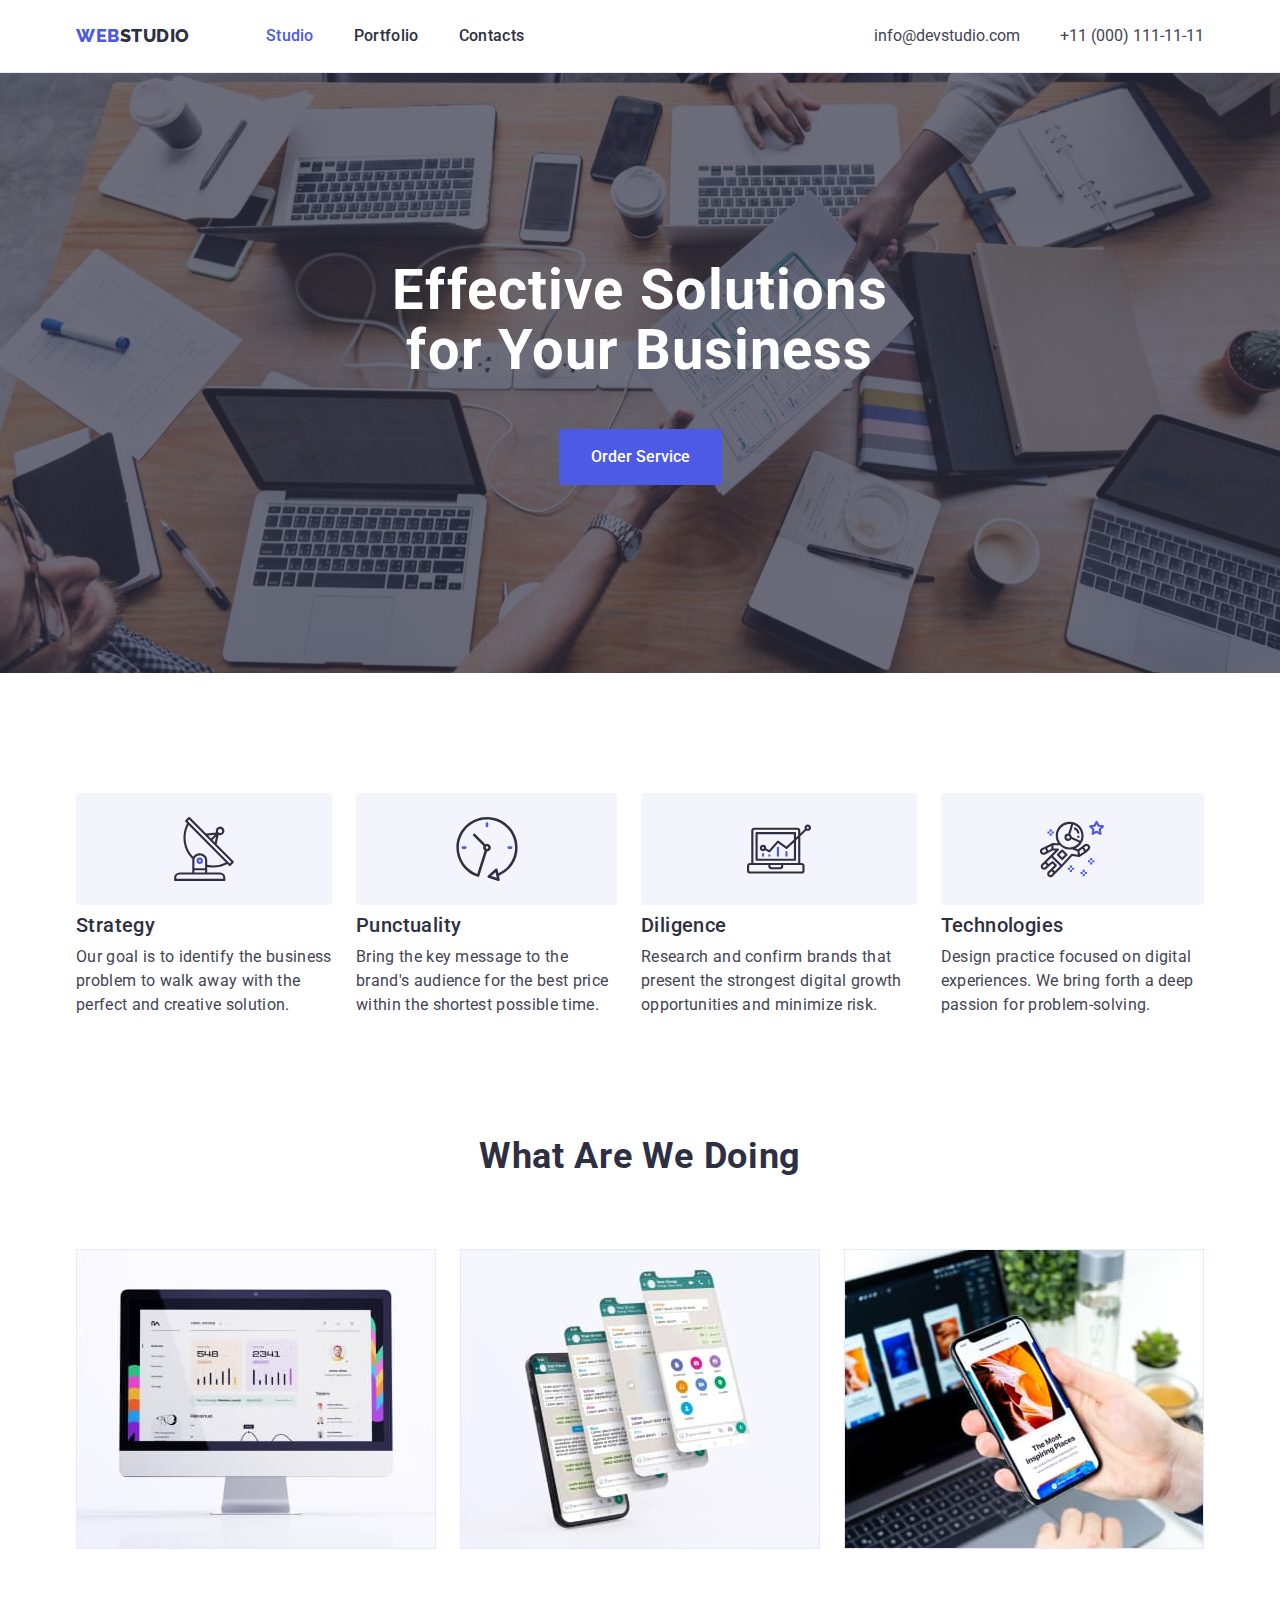
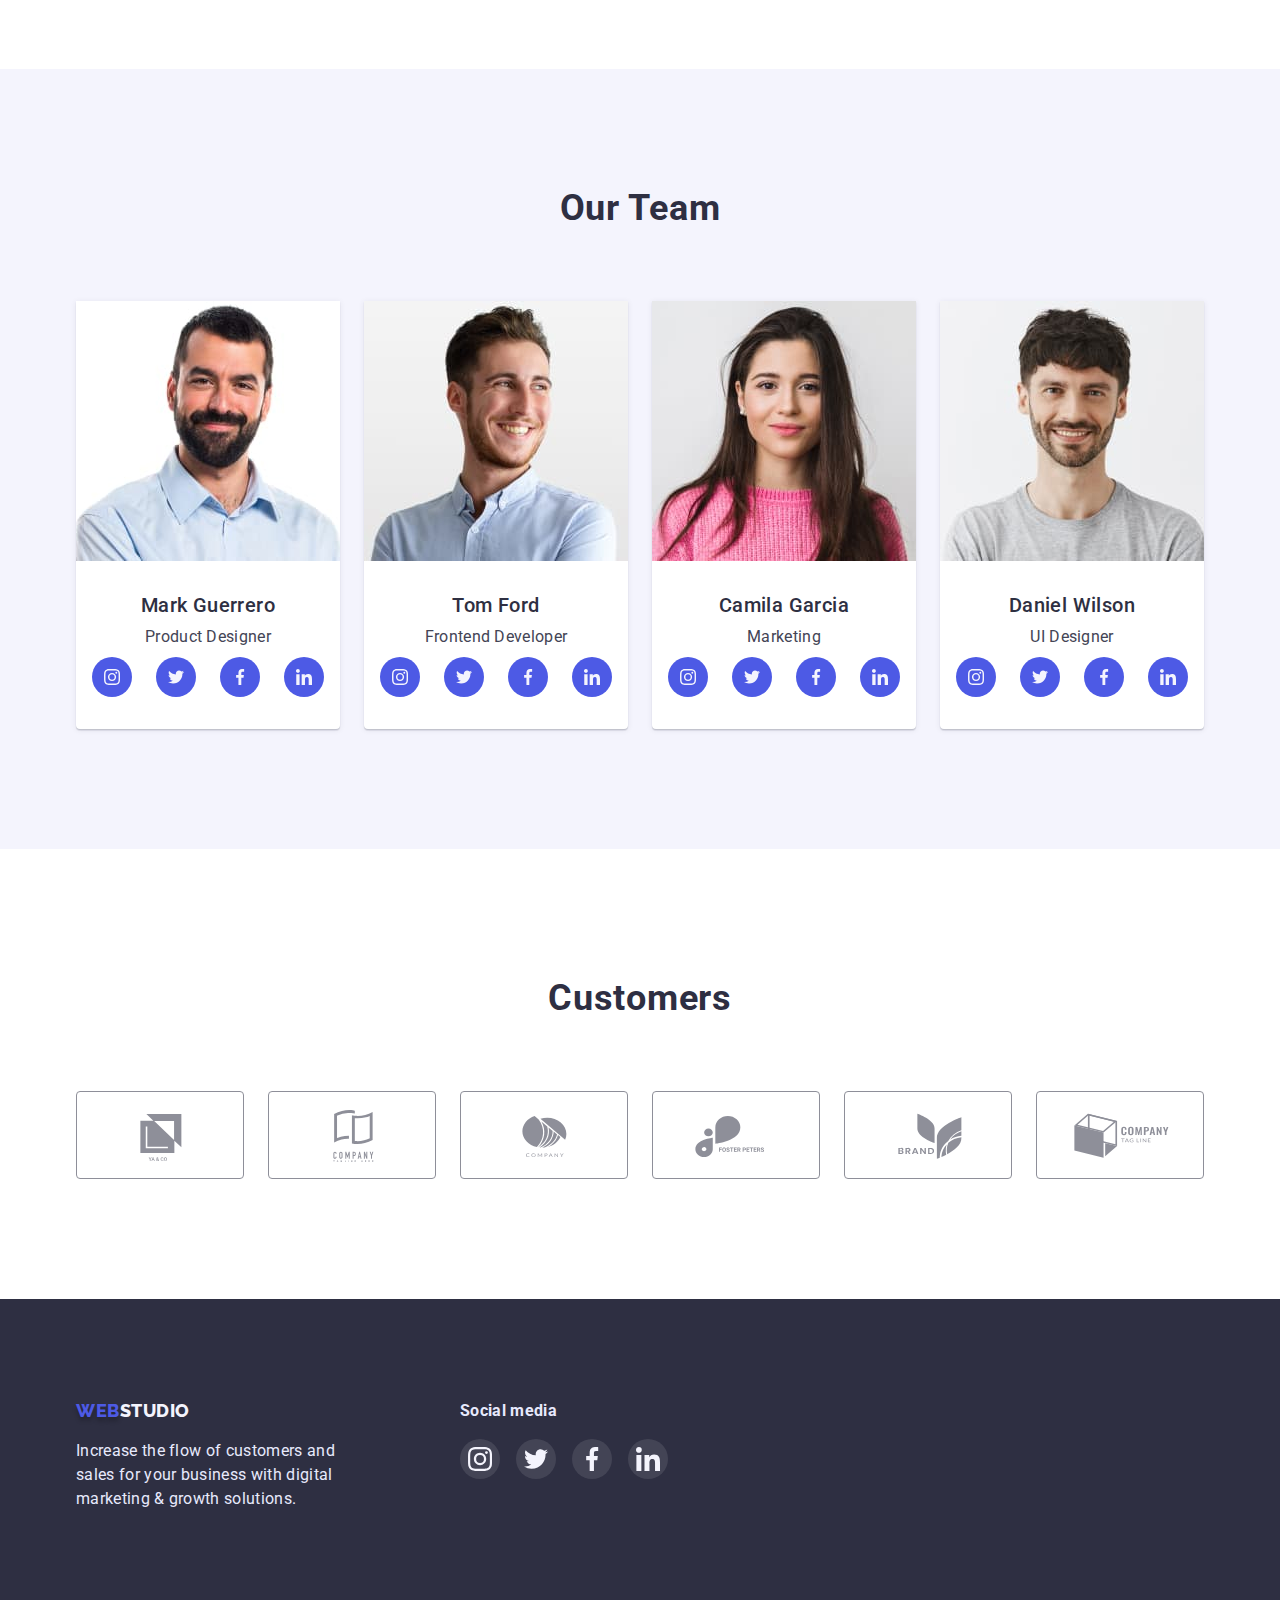
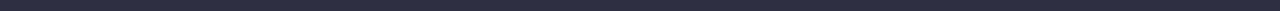
==== index.html @ d2934689 "Initial commit" ====
<!DOCTYPE html>
<html lang="en">
  <head>
    <meta charset="UTF-8" />
    <meta http-equiv="X-UA-Compatible" content="IE=edge" />
    <meta name="viewport" content="width=device-width, initial-scale=1.0" />
    <title>WebStudio</title>
    <link rel="preconnect" href="https://fonts.googleapis.com" />
    <link rel="preconnect" href="https://fonts.gstatic.com" crossorigin />
    <link
      href="https://fonts.googleapis.com/css2?family=Raleway:wght@800&family=Roboto:wght@400;500;700;900&display=swap"
      rel="stylesheet"
    />
    <link
      rel="stylesheet"
      href="https://cdn.jsdelivr.net/npm/modern-normalize@1.1.0/modern-normalize.min.css"
    />
    <link rel="stylesheet" href="./css/styles.css" />
  </head>

  <body>
    <!-- ================= HEADER ================= -->

    <header class="header">
      <div class="container page-header-container">
        <nav class="navigation">
          <a class="logo link" href="./index.html">
            <span class="logo-first">Web</span>Studio
          </a>
          <ul class="menu list">
            <li>
              <a class="menu-iteam link current" href="./index.html">Studio </a>
            </li>
            <li>
              <a class="menu-iteam link" href="./portfolio.html">Portfolio </a>
            </li>
            <li>
              <a class="menu-iteam link" href="">Contacts </a>
            </li>
          </ul>
        </nav>
        <address>
          <ul class="contacts list">
            <li>
              <a class="contact-iteam link" href="mailto:info@devstudio.com"
                >info@devstudio.com
              </a>
            </li>
            <li>
              <a class="contact-iteam link" href="tel:+110001111111"
                >+11 (000) 111-11-11
              </a>
            </li>
          </ul>
        </address>
      </div>
    </header>

    <main>
      <!-- ================== HERO ================== -->

      <section class="hero">
        <div class="container">
          <h1 class="hero-title">Effective Solutions for Your Business</h1>
          <button class="hero-button" type="button">Order Service</button>
        </div>
      </section>

      <!-- ================== FEATURES ================== -->

      <section class="section">
        <div class="container">
          <h2 class="visually-hidden">our features</h2>
          <ul class="features-list list">
            <li class="list-icon antenna-icon">
              <h3 class="subtitle">Strategy</h3>
              <p class="text">
                Our goal is to identify the business problem to walk away with
                the perfect and creative solution.
              </p>
            </li>
            <li class="list-icon clock-icon">
              <h3 class="subtitle">Punctuality</h3>
              <p class="text">
                Bring the key message to the brand's audience for the best price
                within the shortest possible time.
              </p>
            </li>
            <li class="list-icon diagram-icon">
              <h3 class="subtitle">Diligence</h3>
              <p class="text">
                Research and confirm brands that present the strongest digital
                growth opportunities and minimize risk.
              </p>
            </li>
            <li class="list-icon astronaut-icon">
              <h3 class="subtitle">Technologies</h3>
              <p class="text">
                Design practice focused on digital experiences. We bring forth a
                deep passion for problem-solving.
              </p>
            </li>
          </ul>
        </div>
      </section>

      <!-- ==================== WORKS =================== -->

      <section class="works-section section">
        <div class="container">
          <h2 class="title">What are we doing</h2>
          <ul class="works-list list">
            <li>
              <img
                class="work-image"
                src="./images/monitor.jpg"
                alt="computer monitor"
                width="360"
                height="300"
              />
            </li>
            <li>
              <img
                class="work-image"
                src="./images/phone.jpg"
                alt="mobile phone"
                width="360"
                height="300"
              />
            </li>
            <li>
              <img
                class="work-image"
                src="./images/lapetop.jpg"
                alt="lapetop and mobile phone"
                width="360"
                height="300"
              />
            </li>
          </ul>
        </div>
      </section>

      <!-- ==================== TEAM =================== -->

      <section class="team section">
        <div class="container">
          <h2 class="title">Our Team</h2>
          <ul class="team-items list">
            <li class="team-item">
              <img
                class="team-image"
                src="./images/mark-guerrero.jpg"
                alt="photo Mark Guerrero"
                width="264"
              />
              <div class="team-card-content">
                <h3 class="subtitle">Mark Guerrero</h3>
                <p class="team-text text">Product Designer</p>
                <ul class="social-list list">
                  <li class="social-list-item">
                    <a class="social-link link" href="">
                      <svg class="social-icon">
                        <use href="./images/icon.svg#icon-instagram"></use>
                      </svg>
                    </a>
                  </li>
                  <li class="social-list-item">
                    <a class="social-link link" href="">
                      <svg class="social-icon">
                        <use href="./images/icon.svg#icon-twitter"></use>
                      </svg>
                    </a>
                  </li>
                  <li class="social-list-item">
                    <a class="social-link link" href="">
                      <svg class="social-icon">
                        <use href="./images/icon.svg#icon-facebook"></use>
                      </svg>
                    </a>
                  </li>
                  <li class="social-list-item">
                    <a class="social-link link" href="">
                      <svg class="social-icon">
                        <use href="./images/icon.svg#icon-linkedin"></use>
                      </svg>
                    </a>
                  </li>
                </ul>
              </div>
            </li>
            <li class="team-item">
              <img
                class="team-image"
                src="./images/tom-ford.jpg"
                alt="photo Tom Ford"
                width="264"
              />
              <div class="team-card-content">
                <h3 class="subtitle">Tom Ford</h3>
                <p class="team-text text">Frontend Developer</p>
                <ul class="social-list list">
                  <li class="social-list-item">
                    <a class="social-link link" href="">
                      <svg class="social-icon">
                        <use href="./images/icon.svg#icon-instagram"></use>
                      </svg>
                    </a>
                  </li>
                  <li class="social-list-item">
                    <a class="social-link link" href="">
                      <svg class="social-icon">
                        <use href="./images/icon.svg#icon-twitter"></use>
                      </svg>
                    </a>
                  </li>
                  <li class="social-list-item">
                    <a class="social-link link" href="">
                      <svg class="social-icon">
                        <use href="./images/icon.svg#icon-facebook"></use>
                      </svg>
                    </a>
                  </li>
                  <li class="social-list-item">
                    <a class="social-link link" href="">
                      <svg class="social-icon">
                        <use href="./images/icon.svg#icon-linkedin"></use>
                      </svg>
                    </a>
                  </li>
                </ul>
              </div>
            </li>
            <li class="team-item">
              <img
                class="team-image"
                src="./images/camila-garcia.jpg"
                alt="photo Camila Garcia"
                width="264"
              />
              <div class="team-card-content">
                <h3 class="subtitle">Camila Garcia</h3>
                <p class="team-text text">Marketing</p>
                <ul class="social-list list">
                  <li class="social-list-item">
                    <a class="social-link link" href="">
                      <svg class="social-icon">
                        <use href="./images/icon.svg#icon-instagram"></use>
                      </svg>
                    </a>
                  </li>
                  <li class="social-list-item">
                    <a class="social-link link" href="">
                      <svg class="social-icon">
                        <use href="./images/icon.svg#icon-twitter"></use>
                      </svg>
                    </a>
                  </li>
                  <li class="social-list-item">
                    <a class="social-link link" href="">
                      <svg class="social-icon">
                        <use href="./images/icon.svg#icon-facebook"></use>
                      </svg>
                    </a>
                  </li>
                  <li class="social-list-item">
                    <a class="social-link link" href="">
                      <svg class="social-icon">
                        <use href="./images/icon.svg#icon-linkedin"></use>
                      </svg>
                    </a>
                  </li>
                </ul>
              </div>
            </li>
            <li class="team-item">
              <img
                class="team-image"
                src="./images/daniel-wilson.jpg"
                alt="photo Daniel Wilson"
                width="264"
              />
              <div class="team-card-content">
                <h3 class="subtitle">Daniel Wilson</h3>
                <p class="team-text text">UI Designer</p>
                <ul class="social-list list">
                  <li class="social-list-item">
                    <a class="social-link link" href="">
                      <svg class="social-icon">
                        <use href="./images/icon.svg#icon-instagram"></use>
                      </svg>
                    </a>
                  </li>
                  <li class="social-list-item">
                    <a class="social-link link" href="">
                      <svg class="social-icon">
                        <use href="./images/icon.svg#icon-twitter"></use>
                      </svg>
                    </a>
                  </li>
                  <li class="social-list-item">
                    <a class="social-link link" href="">
                      <svg class="social-icon">
                        <use href="./images/icon.svg#icon-facebook"></use>
                      </svg>
                    </a>
                  </li>
                  <li class="social-list-item">
                    <a class="social-link link" href="">
                      <svg class="social-icon">
                        <use href="./images/icon.svg#icon-linkedin"></use>
                      </svg>
                    </a>
                  </li>
                </ul>
              </div>
            </li>
          </ul>
        </div>
      </section>

      <!-- ==================== CUSTOMERS =================== -->
      <section class="customers-section section">
        <div class="container">
          <h2 class="title">Customers</h2>
          <ul class="customers-list list">
            <li class="customers-list-icon">
              <a class="customers-icon-link link" href="">
                <svg class="customers-icon">
                  <use href="./images/icon.svg#icon-logo-ya-and-co"></use>
                </svg>
              </a>
            </li>
            <li class="customers-list-icon">
              <a class="customers-icon-link link" href="">
                <svg class="customers-icon">
                  <use
                    href="./images/icon.svg#icon-logo-tageline-here-company"
                  ></use>
                </svg>
              </a>
            </li>
            <li class="customers-list-icon">
              <a class="customers-icon-link link" href="">
                <svg class="customers-icon">
                  <use href="./images/icon.svg#icon-logo-company"></use>
                </svg>
              </a>
            </li>
            <li class="customers-list-icon">
              <a class="customers-icon-link link" href="">
                <svg class="customers-icon">
                  <use href="./images/icon.svg#icon-logo-foster-peters"></use>
                </svg>
              </a>
            </li>
            <li class="customers-list-icon">
              <a class="customers-icon-link link" href="">
                <svg class="customers-icon">
                  <use href="./images/icon.svg#icon-logo-brand"></use>
                </svg>
              </a>
            </li>
            <li class="customers-list-icon">
              <a class="customers-icon-link link" href="">
                <svg class="customers-icon">
                  <use
                    href="./images/icon.svg#icon-logo-tag-line-company"
                  ></use>
                </svg>
              </a>
            </li>
          </ul>
        </div>
      </section>
    </main>

    <!-- ==================== FOOTER =================== -->

    <footer class="footer">
      <div class="footer-container container">
        <div class="footer-logo-text">
          <div class="logo-footer">
            <a class="logo link" href="./index.html"
              ><span class="logo-first-dark-bgd">Web</span
              ><span class="logo-second">Studio</span>
            </a>
          </div>
          <p class="footer-text text">
            Increase the flow of customers and sales for your business with
            digital marketing & growth solutions.
          </p>
        </div>
        <div class="">
          <h2 class="footer-text-social text">Social media</h2>
          <ul class="footer-social-lists list">
            <li>
              <a class="footer-social-link link" href="">
                <svg class="footer-social-icon">
                  <use href="./images/icon.svg#icon-instagram"></use>
                </svg>
              </a>
            </li>
            <li>
              <a class="footer-social-link link" href="">
                <svg class="footer-social-icon">
                  <use href="./images/icon.svg#icon-twitter"></use>
                </svg>
              </a>
            </li>
            <li>
              <a class="footer-social-link link" href="">
                <svg class="footer-social-icon">
                  <use href="./images/icon.svg#icon-facebook"></use>
                </svg>
              </a>
            </li>
            <li>
              <a class="footer-social-link link" href="">
                <svg class="footer-social-icon">
                  <use href="./images/icon.svg#icon-linkedin"></use>
                </svg>
              </a>
            </li>
          </ul>
        </div>
      </div>
    </footer>
  </body>
</html>
---- css/styles.css ----
:root {
  --color-headings-dark: #2e2f42;
  --color-headings-light: #ffffff;
  --color-primery: #4d5ae5;
  --color-primery-light: #f4f4fd;
  --color-text-dark: #434455;
  --color-text-light: #e7e9fc;
  --color-dgd-button-active: #404bbf;
  --color-subtitle-text: #8e8f99;
  --color-footer-social-icon-active: #31d0aa;
}

h1,
h2,
h3,
h4,
p {
  margin-top: 0;
  margin-bottom: 0;
}

ul,
ol {
  margin-top: 0;
  margin-bottom: 0;
  padding-left: 0;
}

img {
  display: block;
}

button {
  cursor: pointer;
}

body {
  font-family: 'Roboto', sans-serif;
  color: var(--color-headings-dark);
}

.container {
  width: 1158px;
  margin-left: auto;
  margin-right: auto;
  padding-left: 15px;
  padding-right: 15px;
}

/* =============== COMPONENTS ===============*/

.link {
  text-decoration: none;
}

.list {
  list-style: none;
}

.title {
  font-size: 36px;
  line-height: 1.11;
  letter-spacing: 0.02em;
  text-transform: capitalize;
  color: var(--color-headings-dark);
  text-align: center;

  margin-bottom: 72px;
}

.subtitle {
  font-weight: 500;
  font-size: 20px;
  line-height: 1.2;
  letter-spacing: 0.02em;
  color: var(--color-headings-dark);

  margin-bottom: 8px;
}

.text {
  font-size: 16px;
  line-height: 1.5;
  letter-spacing: 0.02em;
  color: var(--color-text-dark);
}

.section {
  padding-top: 120px;
  padding-bottom: 120px;
}

.section-portfolio {
  padding-top: 96px;
  padding-bottom: 120px;
}

/* =============== /COMPONENTS ===============*/

/* =============== HEADER =============== */

.logo {
  font-family: 'Raleway', sans-serif;
  font-weight: 800;
  font-size: 18px;
  line-height: 1.33;
  letter-spacing: 0.03em;
  color: var(--color-headings-dark);
  text-transform: uppercase;

  margin-right: 76px;
  padding-top: 24px;
  padding-bottom: 24px;
}

.logo-first {
  color: var(--color-primery);
}

.menu-iteam {
  font-family: 'Roboto';
  font-weight: 500;
  font-size: 16px;
  line-height: 1.5;
  letter-spacing: 0.02em;
  color: var(--color-headings-dark);
  padding-top: 24px;
  padding-bottom: 24px;
}

.menu-iteam:hover,
.menu-iteam:focus {
  color: var(--color-primery);
}

.contact-iteam {
  font-style: normal;
  font-size: 16px;
  line-height: 1.5;
  color: var(--color-text-dark);
  padding-top: 24px;
  padding-bottom: 24px;
}

.contact-iteam:hover,
.contact-iteam:focus {
  color: var(--color-primery);
}

.navigation .menu-iteam.current {
  color: var(--color-primery);
}

.page-header-container {
  display: flex;
  align-items: center;
}

.header {
  border-bottom: 1px solid var(--color-text-light);
}

.navigation {
  display: flex;
  align-items: center;
  flex-grow: 1;
}

.menu {
  display: flex;
  gap: 40px;
}

.contacts {
  display: flex;
  align-items: center;
  gap: 40px;
}

/* =============== /HEADER =============== */

/* =============== HERO =============== */

.hero {
  background-color: var(--color-headings-dark);
  padding-top: 188px;
  padding-bottom: 188px;
  text-align: center;
  max-width: 1440px;
  margin: auto;

  background-image: linear-gradient(
      rgba(46, 47, 66, 0.7),
      rgba(46, 47, 66, 0.7)
    ),
    url(../images/hero/people-office.jpg);
  background-repeat: no-repeat;
  background-size: cover;
}

.hero-title {
  font-size: 56px;
  line-height: 1.07;
  letter-spacing: 0.02em;
  color: var(--color-headings-light);

  width: 496px;
  margin: 0 auto 48px;
}

.hero-button {
  font-family: 'Roboto', sans-serif;
  font-weight: 500;
  font-size: 16px;
  line-height: 1.5;
  color: var(--color-headings-light);
  background: var(--color-primery);
  border: var(--color-primery);
  border-radius: 4px;

  padding: 16px 32px;
}

.hero-button:hover,
.hero-button:focus,
.hero-button:active {
  background: var(--color-dgd-button-active);
  border: var(--color-dgd-button-active);
}

/* =============== /HERO =============== */

/* =============== FEATURES =============== */

.visually-hidden {
  position: absolute;
  width: 1px;
  height: 1px;
  margin: -1px;
  border: 0;
  padding: 0;
  white-space: nowrap;
  clip-path: inset(100%);
  clip: rect(0 0 0 0);
  overflow: hidden;
}

.features-list {
  display: flex;
  gap: 24px;
}

.list-icon::before {
  content: '';
  display: block;
  height: 112px;
  background: var(--color-primery-light);
  border-radius: 4px;
  margin-bottom: 8px;
  background-repeat: no-repeat;
  background-position: center;
}

.list-icon:hover::before,
.list-icon:focus::before {
  box-shadow: 0px 4px 4px rgba(0, 0, 0, 0.25);
}

.antenna-icon::before {
  background-image: url(../images/features-icon/antenna.svg);
}

.clock-icon::before {
  background-image: url(../images/features-icon/clock.svg);
}

.diagram-icon::before {
  background-image: url(../images/features-icon/diagram.svg);
}

.astronaut-icon::before {
  background-image: url(../images/features-icon/astronaut.svg);
}

/* =============== /FEATURES =============== */

/* =============== WORKS =============== */

.works-section {
  padding-top: 0;
}

.works-list {
  display: flex;
  gap: 24px;
}

/* =============== /WORKS =============== */

/* =============== TEAM =============== */

.team {
  background-color: var(--color-primery-light);
}

.team-item {
  background-color: var(--color-headings-light);
  box-shadow: 0px 1px 6px rgba(46, 47, 66, 0.08),
    0px 1px 1px rgba(46, 47, 66, 0.16), 0px 2px 1px rgba(46, 47, 66, 0.08);
  border-radius: 0px 0px 4px 4px;
  flex-basis: calc((100% - 3 * 24px) / 4);
}

.team-items {
  display: flex;
  flex-wrap: wrap;
  gap: 24px;
  text-align: center;
}

.team-card-content {
  padding-top: 32px;
  padding-bottom: 32px;
}

.team-text {
  margin-bottom: 8px;
}

.social-list {
  display: flex;
  justify-content: center;
  gap: 24px;
}

.social-link {
  display: flex;
  justify-content: center;
  align-items: center;
  width: 40px;
  height: 40px;
  background-color: var(--color-primery);
  border-radius: 50%;
  background-position: center;
}

.social-link:hover,
.social-link:focus {
  background-color: var(--color-dgd-button-active);
}

.social-icon {
  width: 16px;
  height: 16px;
  fill: var(--color-primery-light);
}

/* =============== /TEAM =============== */

/* =============== CUSTOMERS =============== */

.customers-section {
  padding-top: 130px;
}

.customers-list {
  display: flex;
  text-align: center;
  justify-content: space-between;
}

.customers-list-icon {
  display: flex;
  gap: 24px;
  justify-content: space-between;
  flex-basis: calc((100% - 5 * 24px) / 6);
}

.customers-icon-link {
  display: flex;
  width: 168px;
  height: 88px;
  justify-content: center;
  align-items: center;
  border: 1px solid var(--color-subtitle-text);
  border-radius: 4px;
}

.customers-icon-link:hover,
.customers-icon-link:focus {
  border: 1px solid var(--color-dgd-button-active);
}

.customers-icon {
  width: 104px;
  height: 56px;
  fill: var(--color-subtitle-text);
}

.customers-list-icon:hover .customers-icon,
.customers-list-icon:focus .customers-icon {
  fill: var(--color-dgd-button-active);
}

/* =============== /CUSTOMERS =============== */

/* =============== FOOTER =============== */

.footer {
  background-color: var(--color-headings-dark);
  padding-top: 100px;
  padding-bottom: 100px;
}

.logo-first-dark-bgd {
  color: var(--color-primery);
  text-shadow: 0px 4px 4px rgba(0, 0, 0, 0.25);
}

.logo-second {
  color: var(--color-primery-light);
}

.logo-footer {
  display: inline-block;
  margin: 0 0 16px;
  padding: 0;
}

.footer-text {
  color: var(--color-text-light);
  width: 264px;
}

.footer-container {
  display: flex;
  gap: 120px;
}

.footer-text-social {
  color: var(--color-text-light);
  margin-bottom: 16px;
}

.footer-social-lists {
  display: flex;
  gap: 16px;
}

.footer-social-link {
  display: flex;
  width: 40px;
  height: 40px;
  justify-content: center;
  align-items: center;
  background: rgba(255, 255, 255, 0.1);
  border-radius: 50%;
}

.footer-social-link:hover,
.footer-social-link:focus {
  background: var(--color-footer-social-icon-active);
}

.footer-social-icon {
  width: 24px;
  height: 24px;
  fill: var(--color-primery-light);
}

/* =============== /FOOTER =============== */

/* =============== PORTFOLIO =============== */
.filter-button {
  font-family: 'Roboto', sans-serif;
  font-weight: 500;
  font-size: 16px;
  line-height: 1.5;
  letter-spacing: 0.04em;
  background: var(--color-primery-light);
  border: 1px solid var(--color-text-light);
  border-radius: 4px;
  color: var(--color-primery);

  padding: 12px 24px;
}

.filter-button:hover,
.filter-button:focus,
.filter-button:active {
  background: var(--color-dgd-button-active);
  border: 1px solid var(--color-dgd-button-active);
  border-radius: 4px;
  color: var(--color-headings-light);
  box-shadow: 0px 3px 1px rgba(0, 0, 0, 0.1), 0px 2px 1px rgba(0, 0, 0, 0.08),
    0px 2px 2px rgba(0, 0, 0, 0.12);
}

.filter-buttons {
  display: flex;
  justify-content: center;
  gap: 24px;
  margin-bottom: 72px;
}

.portfolio-iteams {
  display: flex;
  flex-wrap: wrap;
  row-gap: 48px;
  column-gap: 24px;
  text-align: center;
}

.portfolio-card-content {
  padding-top: 32px;
  padding-bottom: 32px;
  padding-left: 16px;

  border: 1px solid var(--color-text-light);
  border-top: none;
  box-shadow: 0px 1px 6px rgba(46, 47, 66, 0.08);
}

.portfolio-iteam:hover,
.portfolio-iteam:focus {
  box-shadow: 0px 1px 6px rgba(46, 47, 66, 0.08),
    0px 1px 1px rgba(46, 47, 66, 0.16), 0px 2px 1px rgba(46, 47, 66, 0.08);
}

.portfolio-iteam {
  display: flex;
  text-align: start;
  box-shadow: 0px 1px 6px rgba(46, 47, 66, 0.08);
  flex-basis: calc((100% - 2 * 24px) / 3);
}

/* =============== /PORTFOLIO =============== */
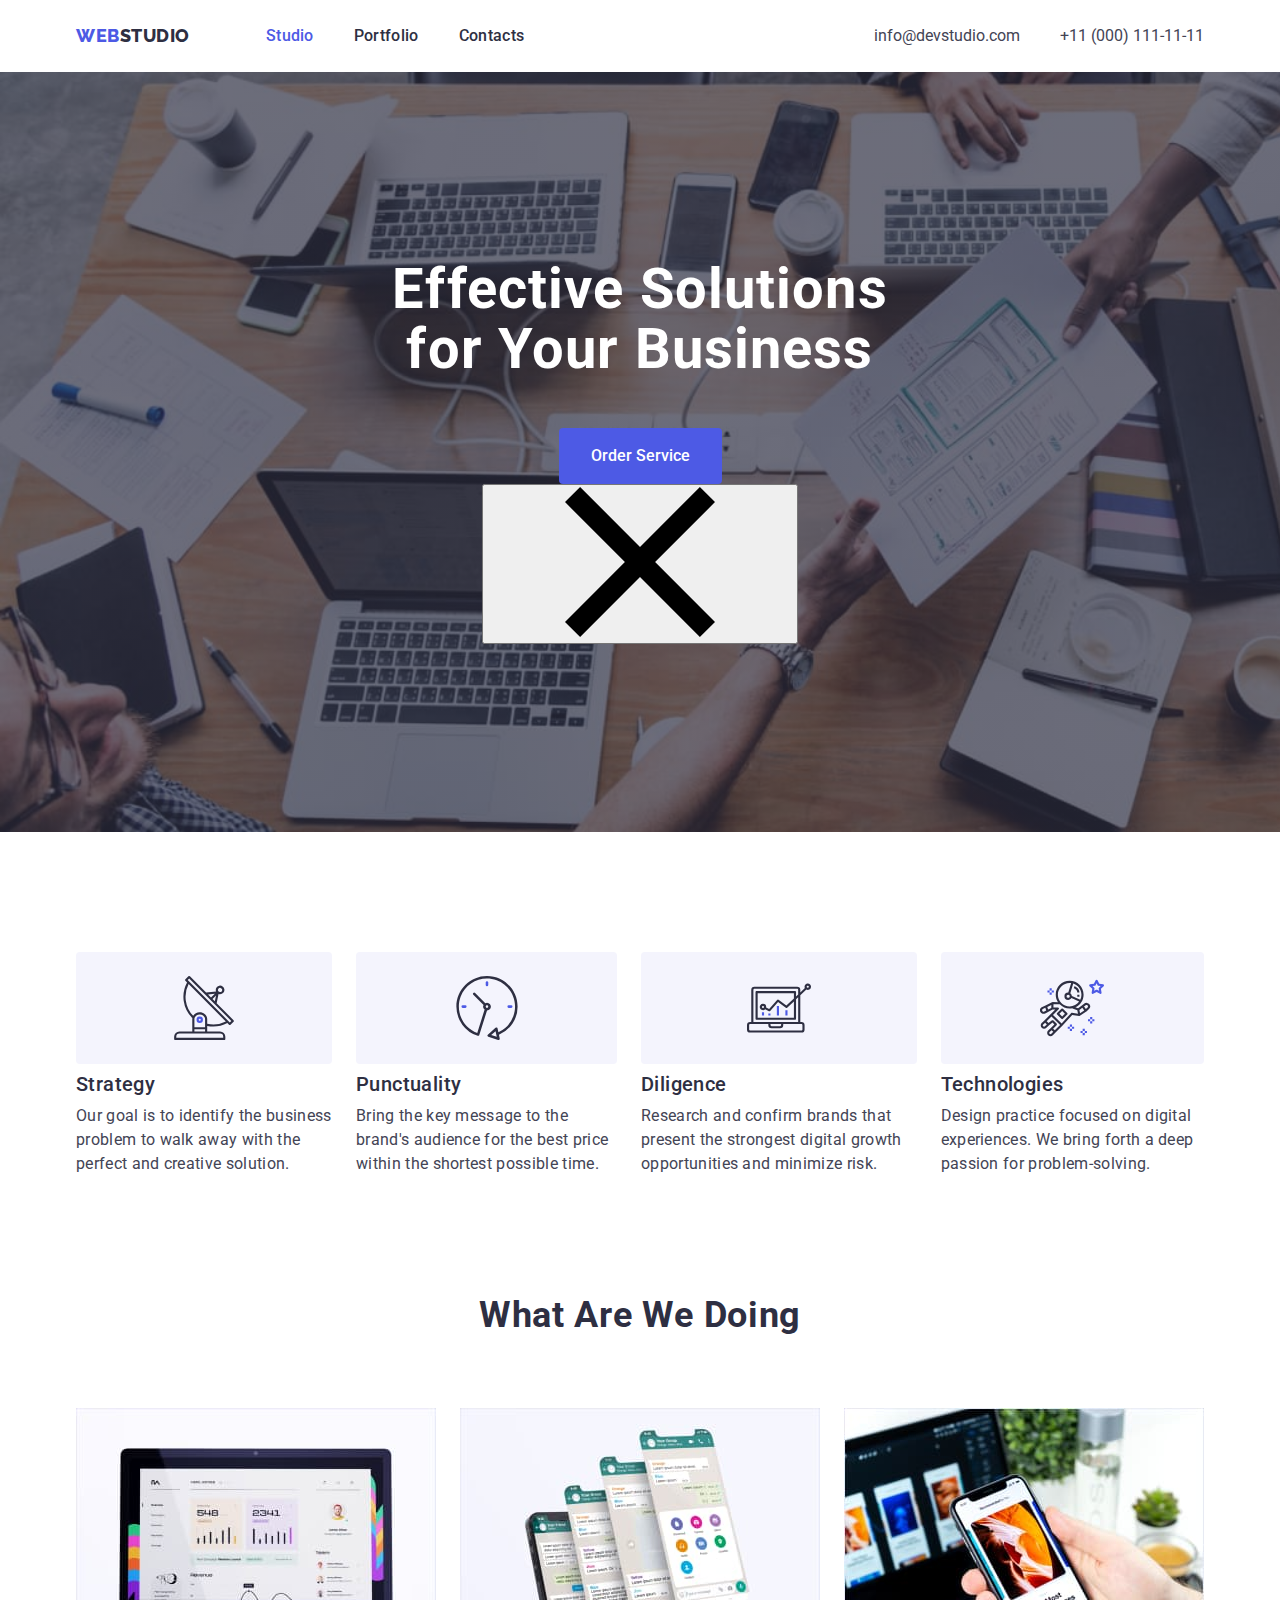
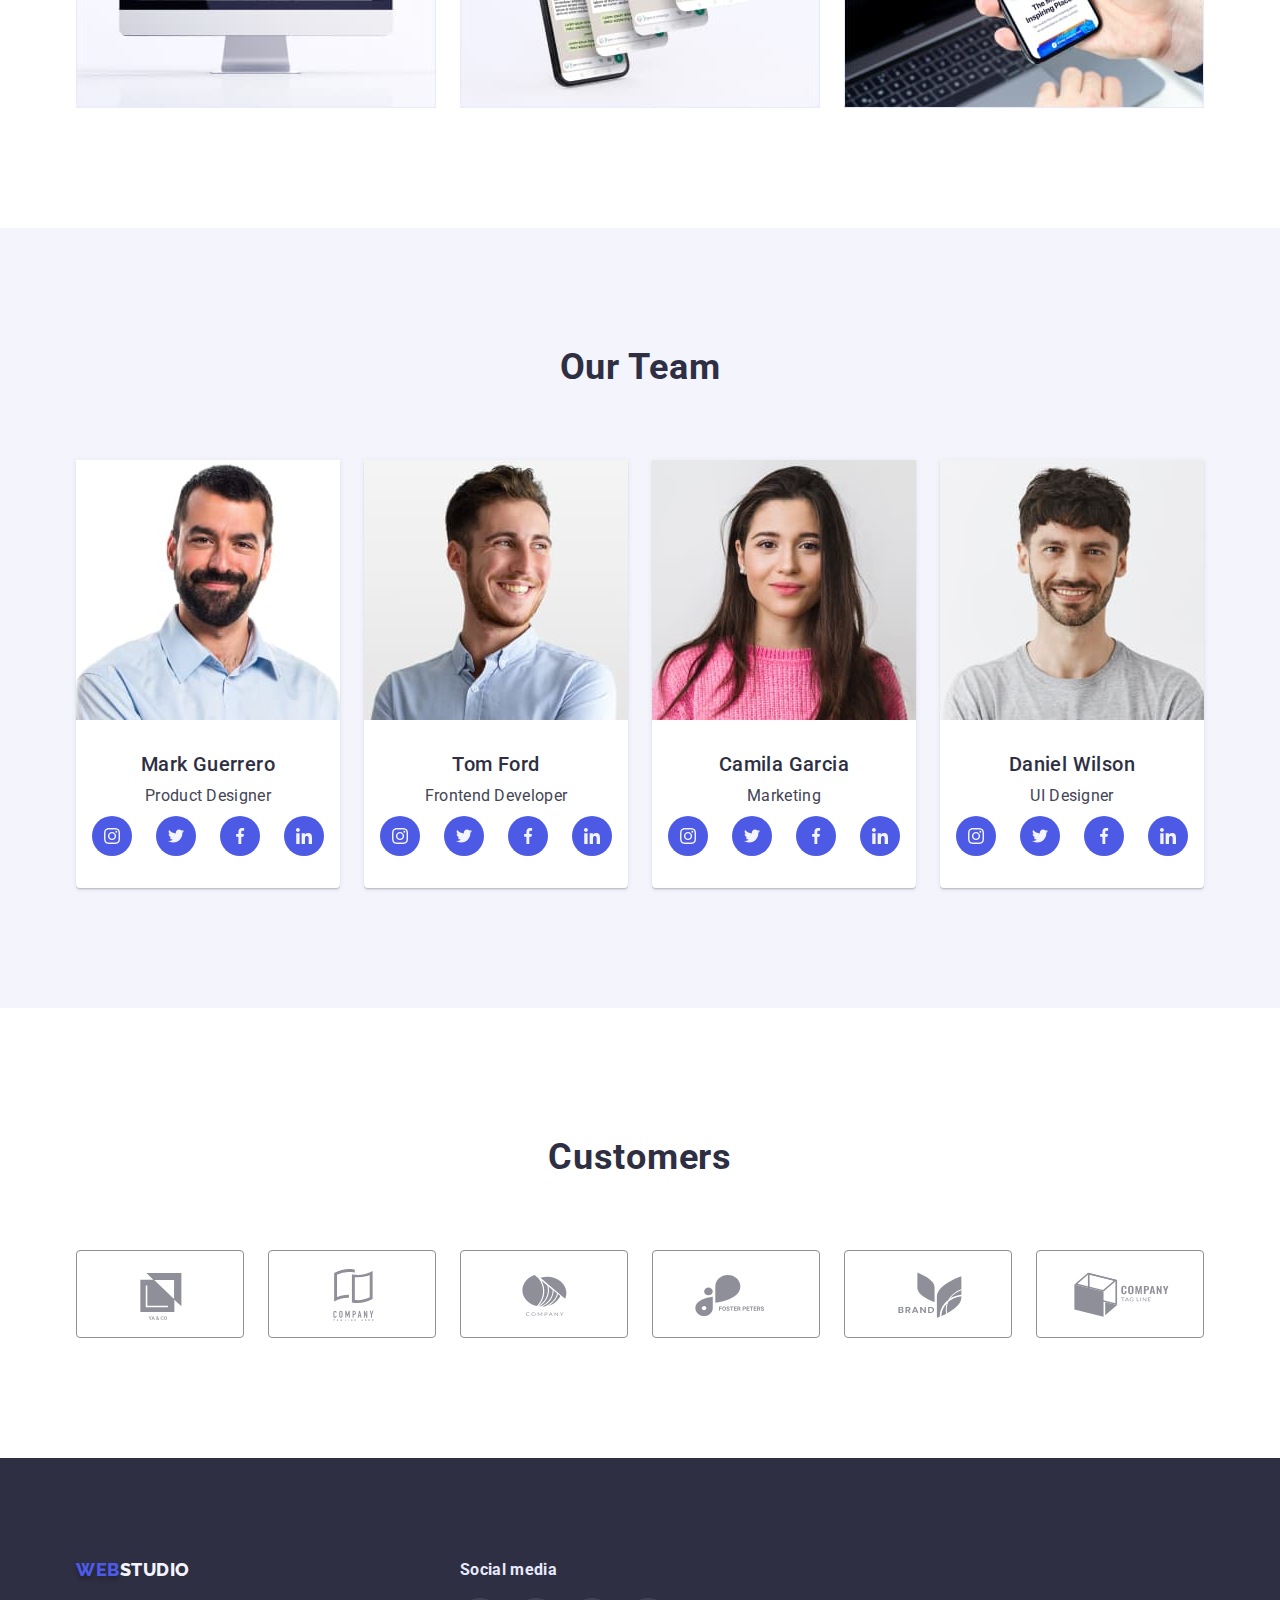
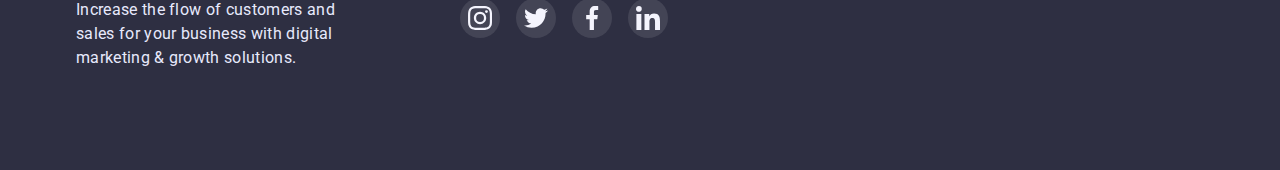
==== commit fcbf18dd: "добавлено модальное окно" ====
--- a/index.html
+++ b/index.html
@@ -21,7 +21,7 @@
   <body>
     <!-- ================= HEADER ================= -->
 
-    <header class="header">
+    <header class="page-header">
       <div class="container page-header-container">
         <nav class="navigation">
           <a class="logo link" href="./index.html">
@@ -62,7 +62,18 @@
       <section class="hero">
         <div class="container">
           <h1 class="hero-title">Effective Solutions for Your Business</h1>
-          <button class="hero-button" type="button">Order Service</button>
+          <button class="hero-button" type="button" data-modal-open>
+            Order Service
+          </button>
+        </div>
+        <div class="backdrop is-hidden" data-modal>
+          <div class="modal">
+            <button class="modal-close-button" type="button" data-modal-close>
+              <svg class="modal-close-icon">
+                <use href="./images/icon.svg#icon-close-button"></use>
+              </svg>
+            </button>
+          </div>
         </div>
       </section>
 
@@ -426,5 +437,6 @@
         </div>
       </div>
     </footer>
+    <script src="./js/modal.js"></script>
   </body>
 </html>
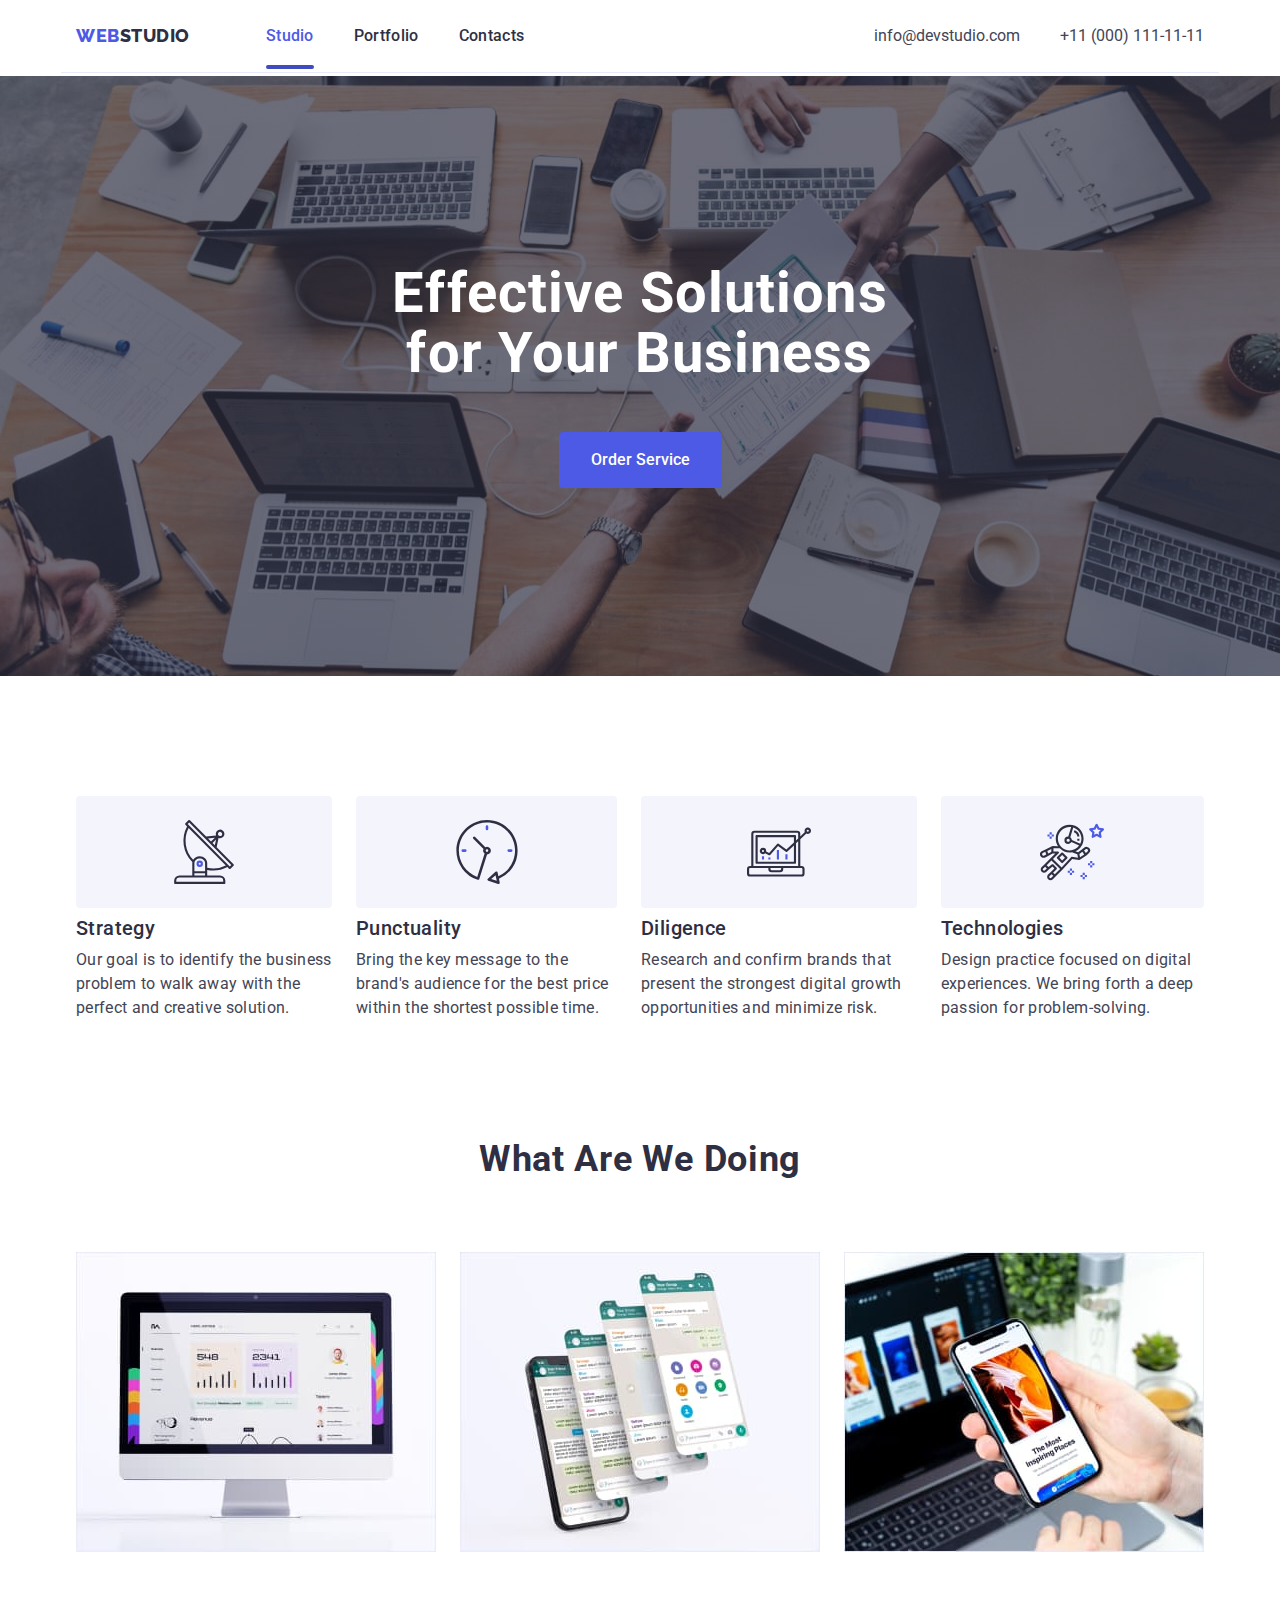
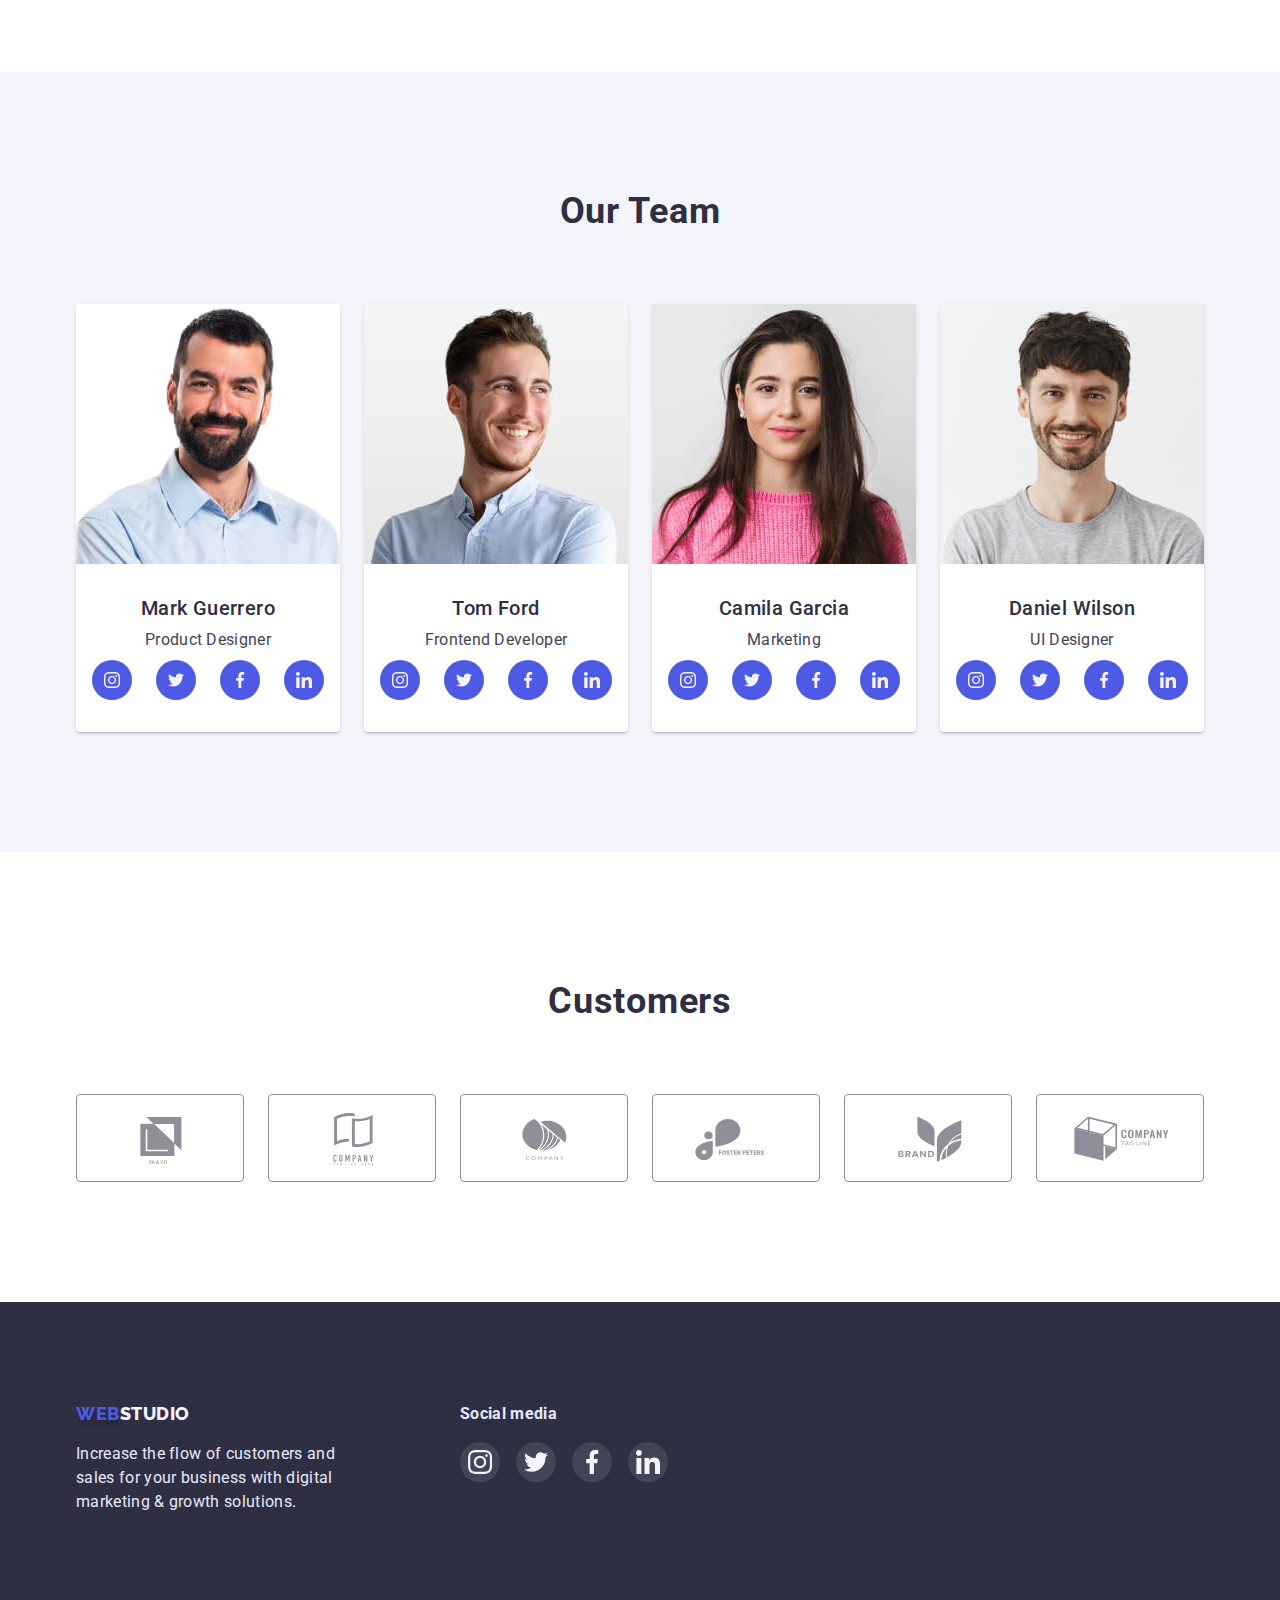
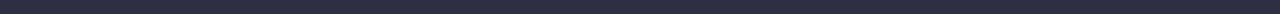
==== commit 868b7679: "Модалка вынесена за футер" ====
--- a/index.html
+++ b/index.html
@@ -66,15 +66,6 @@
             Order Service
           </button>
         </div>
-        <div class="backdrop is-hidden" data-modal>
-          <div class="modal">
-            <button class="modal-close-button" type="button" data-modal-close>
-              <svg class="modal-close-icon">
-                <use href="./images/icon.svg#icon-close-button"></use>
-              </svg>
-            </button>
-          </div>
-        </div>
       </section>
 
       <!-- ================== FEATURES ================== -->
@@ -437,6 +428,18 @@
         </div>
       </div>
     </footer>
+
+    <!-- ==================== MODAL =================== -->
+
+    <div class="backdrop is-hidden" data-modal>
+      <div class="modal">
+        <button class="modal-close-button" type="button" data-modal-close>
+          <svg class="modal-close-icon">
+            <use href="./images/icon.svg#icon-close-button"></use>
+          </svg>
+        </button>
+      </div>
+    </div>
     <script src="./js/modal.js"></script>
   </body>
 </html>
--- a/css/styles.css
+++ b/css/styles.css
@@ -5,9 +5,12 @@
   --color-primery-light: #f4f4fd;
   --color-text-dark: #434455;
   --color-text-light: #e7e9fc;
-  --color-dgd-button-active: #404bbf;
+  --color-bgd-button-active: #404bbf;
   --color-subtitle-text: #8e8f99;
   --color-footer-social-icon-active: #31d0aa;
+  --color-bgd-modal: #fcfcfc;
+  --timing-function: cubic-bezier(0.4, 0, 0.2, 1);
+  --duration: 250ms;
 }
 
 h1,
@@ -37,6 +40,7 @@
 body {
   font-family: 'Roboto', sans-serif;
   color: var(--color-headings-dark);
+  padding-top: 76px;
 }
 
 .container {
@@ -98,6 +102,22 @@
 /* =============== /COMPONENTS ===============*/
 
 /* =============== HEADER =============== */
+
+.page-header {
+  position: fixed;
+  width: 100%;
+  top: 0;
+  left: 0;
+  z-index: 5;
+}
+
+.page-header-container {
+  border-bottom: 1px solid var(--color-text-light);
+
+  display: flex;
+  align-items: center;
+  background-color: #fff;
+}
 
 .logo {
   font-family: 'Raleway', sans-serif;
@@ -111,6 +131,17 @@
   margin-right: 76px;
   padding-top: 24px;
   padding-bottom: 24px;
+}
+
+.navigation {
+  display: flex;
+  align-items: center;
+  flex-grow: 1;
+}
+
+.navigation .menu-iteam.current {
+  color: var(--color-primery);
+  position: relative;
 }
 
 .logo-first {
@@ -126,6 +157,8 @@
   color: var(--color-headings-dark);
   padding-top: 24px;
   padding-bottom: 24px;
+
+  transition: color var(--duration) var(--timing-function);
 }
 
 .menu-iteam:hover,
@@ -140,6 +173,8 @@
   color: var(--color-text-dark);
   padding-top: 24px;
   padding-bottom: 24px;
+
+  transition: color var(--duration) var(--timing-function);
 }
 
 .contact-iteam:hover,
@@ -147,23 +182,17 @@
   color: var(--color-primery);
 }
 
-.navigation .menu-iteam.current {
-  color: var(--color-primery);
-}
-
-.page-header-container {
-  display: flex;
-  align-items: center;
-}
-
-.header {
-  border-bottom: 1px solid var(--color-text-light);
-}
-
-.navigation {
-  display: flex;
-  align-items: center;
-  flex-grow: 1;
+.menu-iteam.current::after {
+  content: '';
+  display: block;
+  width: 100%;
+  height: 4px;
+  background-color: var(--color-bgd-button-active);
+  border-radius: 2px;
+
+  position: absolute;
+  left: 0;
+  bottom: 0;
 }
 
 .menu {
@@ -215,17 +244,81 @@
   line-height: 1.5;
   color: var(--color-headings-light);
   background: var(--color-primery);
-  border: var(--color-primery);
+  border: none;
   border-radius: 4px;
 
   padding: 16px 32px;
+
+  transition: background-color var(--duration) var(--timing-function);
 }
 
 .hero-button:hover,
 .hero-button:focus,
 .hero-button:active {
-  background: var(--color-dgd-button-active);
-  border: var(--color-dgd-button-active);
+  background-color: var(--color-bgd-button-active);
+}
+
+.backdrop {
+  position: fixed;
+  top: 0;
+  left: 0;
+  z-index: 10;
+
+  width: 100%;
+  height: 100%;
+
+  background-color: rgba(46, 47, 66, 0.4);
+  opacity: 1;
+  transition: opacity var(--duration) var(--timing-function);
+}
+
+.backdrop.is-hidden {
+  opacity: 0;
+  pointer-events: none;
+}
+
+.backdrop.is-hidden.modal {
+  transform: translate(-50%, -50%);
+}
+
+.modal {
+  position: absolute;
+  top: 50%;
+  left: 50%;
+  transform: translate(-50%, -50%);
+
+  max-width: 408px;
+  max-height: 586px;
+  width: 100%;
+  height: 100%;
+
+  overflow: auto;
+  background-color: var(--color-bgd-modal);
+  box-shadow: 0px 1px 1px rgba(0, 0, 0, 0.14), 0px 1px 3px rgba(0, 0, 0, 0.12),
+    0px 2px 1px rgba(0, 0, 0, 0.2);
+  border-radius: 4px;
+
+  transition: transform var(--duration) var(--timing-function);
+}
+
+.modal-close-button {
+  position: absolute;
+  top: 24px;
+  right: 24px;
+
+  display: flex;
+  justify-content: center;
+  align-items: center;
+
+  width: 24px;
+  height: 24px;
+  border: 1px solid rgba(0, 0, 0, 0.1);
+  border-radius: 50%;
+}
+
+.modal-close-icon {
+  width: 8px;
+  height: 8px;
 }
 
 /* =============== /HERO =============== */
@@ -259,6 +352,8 @@
   margin-bottom: 8px;
   background-repeat: no-repeat;
   background-position: center;
+
+  transition: box-shadow var(--duration) var(--timing-function);
 }
 
 .list-icon:hover::before,
@@ -342,11 +437,13 @@
   background-color: var(--color-primery);
   border-radius: 50%;
   background-position: center;
+
+  transition: background-color var(--duration) var(--timing-function);
 }
 
 .social-link:hover,
 .social-link:focus {
-  background-color: var(--color-dgd-button-active);
+  background-color: var(--color-bgd-button-active);
 }
 
 .social-icon {
@@ -384,22 +481,26 @@
   align-items: center;
   border: 1px solid var(--color-subtitle-text);
   border-radius: 4px;
+
+  transition: border var(--duration) var(--timing-function);
 }
 
 .customers-icon-link:hover,
 .customers-icon-link:focus {
-  border: 1px solid var(--color-dgd-button-active);
+  border: 1px solid var(--color-bgd-button-active);
 }
 
 .customers-icon {
   width: 104px;
   height: 56px;
   fill: var(--color-subtitle-text);
+
+  transition: fill var(--duration) var(--timing-function);
 }
 
 .customers-list-icon:hover .customers-icon,
 .customers-list-icon:focus .customers-icon {
-  fill: var(--color-dgd-button-active);
+  fill: var(--color-bgd-button-active);
 }
 
 /* =============== /CUSTOMERS =============== */
@@ -455,11 +556,13 @@
   align-items: center;
   background: rgba(255, 255, 255, 0.1);
   border-radius: 50%;
+
+  transition: background-color var(--duration) var(--timing-function);
 }
 
 .footer-social-link:hover,
 .footer-social-link:focus {
-  background: var(--color-footer-social-icon-active);
+  background-color: var(--color-footer-social-icon-active);
 }
 
 .footer-social-icon {
@@ -483,14 +586,18 @@
   color: var(--color-primery);
 
   padding: 12px 24px;
+
+  transition: background-color var(--duration) var(--timing-function),
+    color var(--duration) var(--timing-function),
+    border var(--duration) var(--timing-function),
+    box-shadow var(--duration) var(--timing-function);
 }
 
 .filter-button:hover,
 .filter-button:focus,
 .filter-button:active {
-  background: var(--color-dgd-button-active);
-  border: 1px solid var(--color-dgd-button-active);
-  border-radius: 4px;
+  background-color: var(--color-bgd-button-active);
+  border: 1px solid var(--color-bgd-button-active);
   color: var(--color-headings-light);
   box-shadow: 0px 3px 1px rgba(0, 0, 0, 0.1), 0px 2px 1px rgba(0, 0, 0, 0.08),
     0px 2px 2px rgba(0, 0, 0, 0.12);
@@ -521,17 +628,52 @@
   box-shadow: 0px 1px 6px rgba(46, 47, 66, 0.08);
 }
 
+.portfolio-iteam {
+  display: flex;
+  text-align: start;
+  box-shadow: 0px 1px 6px rgba(46, 47, 66, 0.08);
+  flex-basis: calc((100% - 2 * 24px) / 3);
+
+  transition: box-shadow var(--duration) var(--timing-function);
+  position: relative;
+}
+
 .portfolio-iteam:hover,
 .portfolio-iteam:focus {
   box-shadow: 0px 1px 6px rgba(46, 47, 66, 0.08),
     0px 1px 1px rgba(46, 47, 66, 0.16), 0px 2px 1px rgba(46, 47, 66, 0.08);
 }
 
-.portfolio-iteam {
-  display: flex;
-  text-align: start;
-  box-shadow: 0px 1px 6px rgba(46, 47, 66, 0.08);
-  flex-basis: calc((100% - 2 * 24px) / 3);
+.portfolio-overlay-card {
+  position: relative;
+  overflow: hidden;
+}
+
+.portfolio-overlay-text {
+  color: var(--color-text-light);
+  position: absolute;
+  top: 40px;
+  left: 32px;
+  right: 32px;
+  overflow: auto;
+}
+
+.portfolio-overlay {
+  width: 100%;
+  height: 100%;
+  background-color: var(--color-primery);
+
+  position: absolute;
+  top: 0;
+  left: 0;
+
+  transform: translateY(100%);
+
+  transition: transform var(--duration) var(--timing-function);
+}
+
+.portfolio-iteam-link:hover .portfolio-overlay {
+  transform: translateY(0);
 }
 
 /* =============== /PORTFOLIO =============== */
